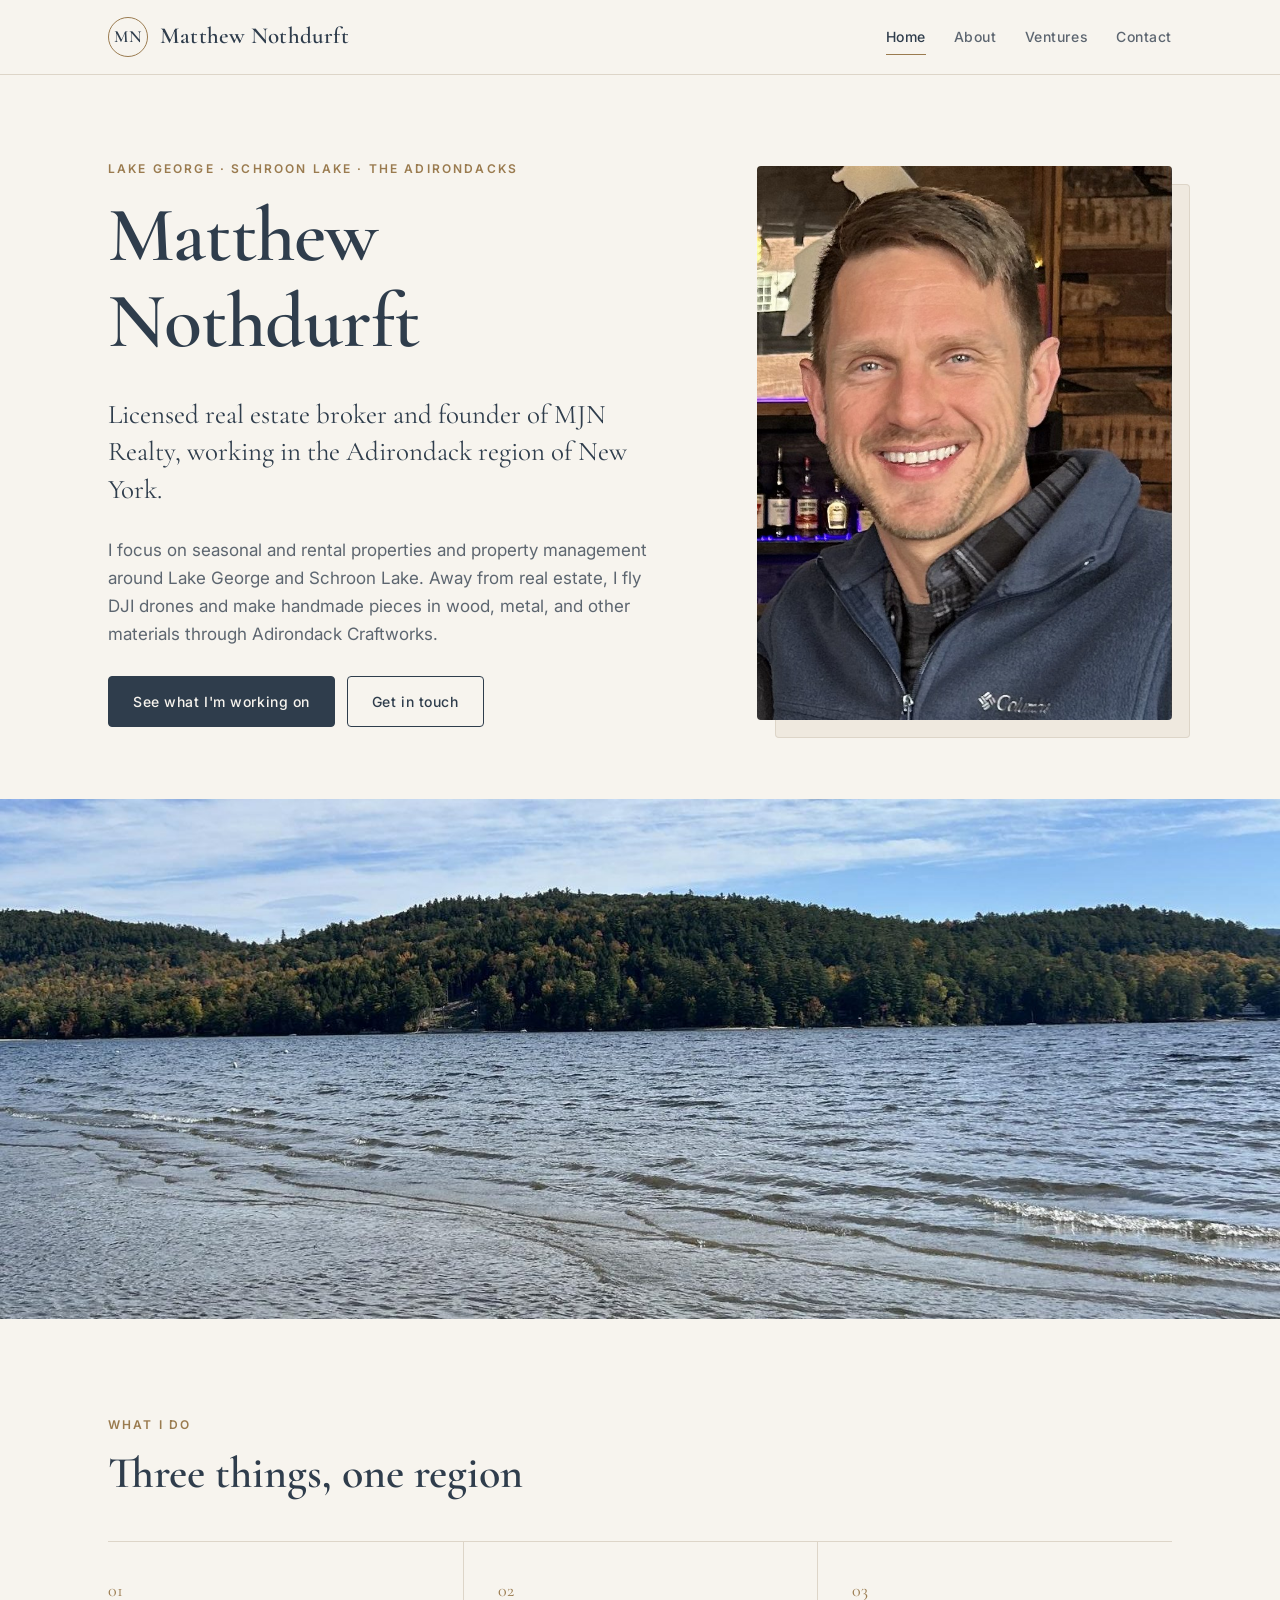
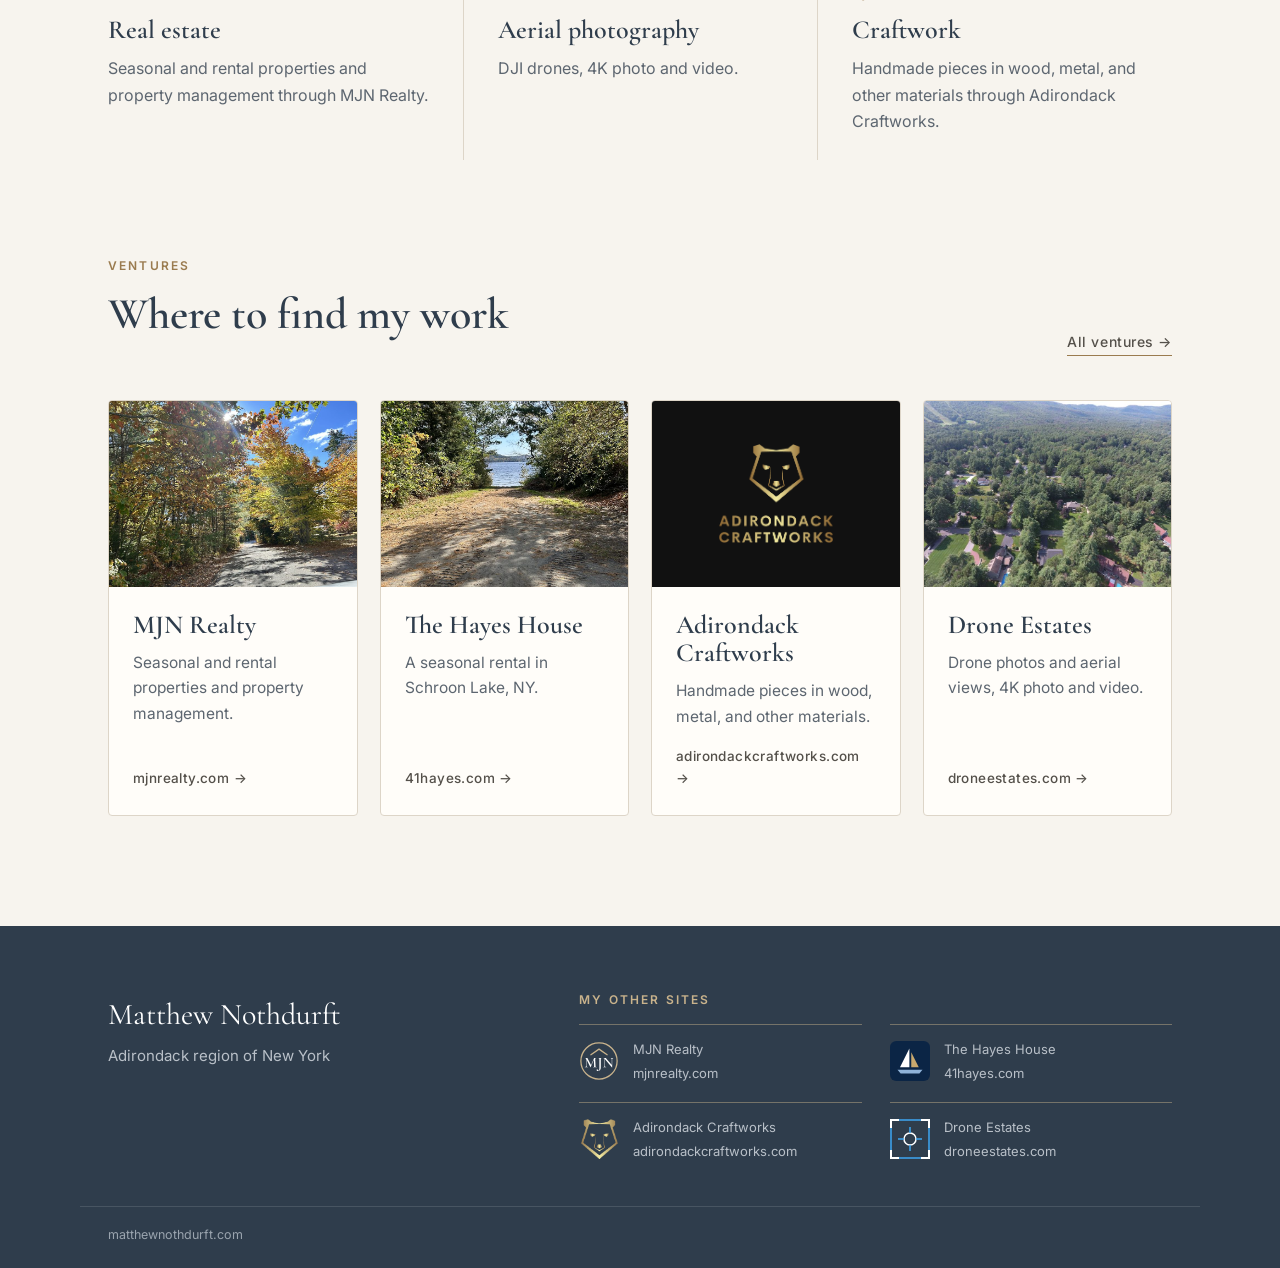
==== index.html @ 300fa8cd "Footer: logos for all four sites, add Drone Estates; ventures and home list Drone Estates live; cont" ====
<!DOCTYPE html>
<html lang="en">
<head>
<meta charset="utf-8">
<meta name="viewport" content="width=device-width, initial-scale=1">
<title>Matthew Nothdurft</title>
<meta name="description" content="Matthew Nothdurft, licensed real estate broker and founder of MJN Realty in the Adirondack region of New York.">
<link rel="preconnect" href="https://fonts.googleapis.com">
<link rel="preconnect" href="https://fonts.gstatic.com" crossorigin>
<link href="https://fonts.googleapis.com/css2?family=Cormorant+Garamond:ital,wght@0,500;0,600;1,500&family=Inter:wght@400;500;600&display=swap" rel="stylesheet">
<link rel="stylesheet" href="css/style.css?v=3">
</head>
<body>
<header class="site-header">
  <div class="wrap bar">
    <a class="brand" href="index.html"><span class="mono">MN</span><span class="name">Matthew Nothdurft</span></a>
    <nav class="nav" aria-label="Main"><a href="index.html" class="on" aria-current="page">Home</a><a href="about.html">About</a><a href="ventures.html">Ventures</a><a href="contact.html">Contact</a></nav>
  </div>
</header>
<main>

<section class="hero">
  <div class="wrap hero-grid">
    <div class="hero-copy">
      <p class="eyebrow">Lake George &middot; Schroon Lake &middot; the Adirondacks</p>
      <h1>Matthew Nothdurft</h1>
      <p class="lede">Licensed real estate broker and founder of MJN Realty, working in the Adirondack region of New York.</p>
      <p>I focus on seasonal and rental properties and property management around Lake George and Schroon Lake. Away from real estate, I fly DJI drones and make handmade pieces in wood, metal, and other materials through Adirondack Craftworks.</p>
      <div class="actions">
        <a class="btn" href="ventures.html">See what I'm working on</a>
        <a class="btn ghost" href="contact.html">Get in touch</a>
      </div>
    </div>
    <div class="hero-photo"><img class="portrait-photo" src="img/matthew-nothdurft.jpg?v=2" alt="Matthew Nothdurft" width="671" height="894"></div>
  </div>
</section>

<section class="band">
  <img src="img/hero-lake.jpg" alt="Adirondack lake with forested hills under a blue sky" loading="lazy">
</section>

<section class="wrap section">
  <div class="section-head">
    <p class="eyebrow">What I do</p>
    <h2>Three things, one region</h2>
  </div>
  <div class="pillars">
    <div class="pillar">
      <span class="num">01</span>
      <h3>Real estate</h3>
      <p>Seasonal and rental properties and property management through MJN Realty.</p>
    </div>
    <div class="pillar">
      <span class="num">02</span>
      <h3>Aerial photography</h3>
      <p>DJI drones, 4K photo and video.</p>
    </div>
    <div class="pillar">
      <span class="num">03</span>
      <h3>Craftwork</h3>
      <p>Handmade pieces in wood, metal, and other materials through Adirondack Craftworks.</p>
    </div>
  </div>
</section>

<section class="wrap section tight">
  <div class="section-head row">
    <div>
      <p class="eyebrow">Ventures</p>
      <h2>Where to find my work</h2>
    </div>
    <a class="text-link" href="ventures.html">All ventures &rarr;</a>
  </div>
  <div class="cards">
    <a class="card" href="https://mjnrealty.com" rel="noopener">
      <img src="img/fall-road.jpg" alt="Fall foliage over a country road" loading="lazy">
      <div class="card-body"><h3>MJN Realty</h3><p>Seasonal and rental properties and property management.</p><span class="go">mjnrealty.com &rarr;</span></div>
    </a>
    <a class="card" href="https://41hayes.com" rel="noopener">
      <img src="img/lake-path.jpg" alt="Wooded path in the Adirondacks" loading="lazy">
      <div class="card-body"><h3>The Hayes House</h3><p>A seasonal rental in Schroon Lake, NY.</p><span class="go">41hayes.com &rarr;</span></div>
    </a>
    <a class="card" href="https://adirondackcraftworks.com" rel="noopener">
      <div class="card-logo"><img src="img/acw-logo.png" alt="Adirondack Craftworks logo" loading="lazy"></div>
      <div class="card-body"><h3>Adirondack Craftworks</h3><p>Handmade pieces in wood, metal, and other materials.</p><span class="go">adirondackcraftworks.com &rarr;</span></div>
    </a>
    <a class="card" href="https://droneestates.com" rel="noopener">
      <img src="img/drone-valley.jpg" alt="Aerial view over wooded Adirondack hills" loading="lazy">
      <div class="card-body"><h3>Drone Estates</h3><p>Drone photos and aerial views, 4K photo and video.</p><span class="go">droneestates.com &rarr;</span></div>
    </a>
  </div>
</section>

</main>
<footer class="site-footer">
  <div class="wrap foot">
    <div class="foot-id">
      <p class="foot-name">Matthew Nothdurft</p>
      <p class="foot-place">Adirondack region of New York</p>
    </div>
    <div class="foot-sites">
      <p class="eyebrow light">My other sites</p>
      <ul><li><a href="https://mjnrealty.com" rel="noopener"><img class="site-logo" src="img/logos/mjnrealty.svg" alt="" width="40" height="40"><span class="site-text">MJN Realty<span>mjnrealty.com</span></span></a></li><li><a href="https://41hayes.com" rel="noopener"><img class="site-logo" src="img/logos/41hayes.svg" alt="" width="40" height="40"><span class="site-text">The Hayes House<span>41hayes.com</span></span></a></li><li><a href="https://adirondackcraftworks.com" rel="noopener"><img class="site-logo" src="img/logos/adirondackcraftworks.png" alt="" width="40" height="40"><span class="site-text">Adirondack Craftworks<span>adirondackcraftworks.com</span></span></a></li><li><a href="https://droneestates.com" rel="noopener"><img class="site-logo" src="img/logos/droneestates.svg" alt="" width="40" height="40"><span class="site-text">Drone Estates<span>droneestates.com</span></span></a></li></ul>
    </div>
  </div>
  <div class="wrap foot-base"><span>matthewnothdurft.com</span></div>
</footer>
</body>
</html>
---- css/style.css ----
:root{
  --naval:#2f3d4c; --naval-deep:#232e3a; --bronze:#54504a; --brass:#9a7b4f;
  --paper:#f7f4ee; --paper-2:#efe9df; --line:#ddd5c8; --ink-soft:#5d6670;
  --serif:"Cormorant Garamond",Georgia,serif; --sans:"Inter",system-ui,-apple-system,Segoe UI,Roboto,sans-serif;
  --r:4px; --max:1120px;
}
*{box-sizing:border-box}
html{-webkit-text-size-adjust:100%}
body{margin:0;background:var(--paper);color:var(--naval);font-family:var(--sans);font-size:17px;line-height:1.65}
img{max-width:100%;display:block}
a{color:inherit}
.wrap{max-width:var(--max);margin:0 auto;padding:0 28px}

.preview-banner{background:var(--bronze);color:#f5efe4;text-align:center;font-size:12.5px;letter-spacing:.06em;padding:7px 12px;text-transform:uppercase}

.site-header{position:sticky;top:0;z-index:10;background:rgba(247,244,238,.94);backdrop-filter:blur(6px);border-bottom:1px solid var(--line)}
.bar{display:flex;align-items:center;justify-content:space-between;height:74px;gap:20px}
.brand{display:flex;align-items:center;gap:12px;text-decoration:none}
.mono{display:inline-grid;place-items:center;width:40px;height:40px;border:1px solid var(--brass);border-radius:50%;font-family:var(--serif);font-weight:600;font-size:17px;letter-spacing:.04em;color:var(--naval)}
.name{font-family:var(--serif);font-size:23px;font-weight:600;letter-spacing:.01em}
.nav{display:flex;gap:28px}
.nav a{text-decoration:none;font-size:14px;font-weight:500;letter-spacing:.04em;color:var(--ink-soft);padding:6px 0;border-bottom:1px solid transparent}
.nav a:hover{color:var(--naval)}
.nav a.on{color:var(--naval);border-bottom-color:var(--brass)}

h1,h2,h3{font-family:var(--serif);font-weight:600;line-height:1.1;margin:0 0 .4em;color:var(--naval)}
h1{font-size:clamp(46px,6.4vw,78px);letter-spacing:-.01em}
h2{font-size:clamp(32px,3.6vw,44px)}
h3,.h3{font-size:26px;font-family:var(--serif);font-weight:600}
p{margin:0 0 1em}
.eyebrow{font-size:12px;font-weight:600;letter-spacing:.18em;text-transform:uppercase;color:var(--brass);margin:0 0 14px}
.eyebrow.light{color:#c9b38c}
.lede{font-family:var(--serif);font-size:clamp(22px,2.3vw,27px);line-height:1.4;color:var(--naval)}
.narrow{max-width:640px}

.btn{display:inline-block;background:var(--naval);color:#f7f4ee;text-decoration:none;font-size:14px;font-weight:500;letter-spacing:.04em;padding:13px 24px;border-radius:var(--r);border:1px solid var(--naval);transition:background .2s}
.btn:hover{background:var(--naval-deep)}
.btn.ghost{background:transparent;color:var(--naval)}
.btn.ghost:hover{background:var(--paper-2)}
.actions{display:flex;flex-wrap:wrap;gap:12px;margin-top:28px}
.text-link{font-size:14px;font-weight:500;letter-spacing:.04em;text-decoration:none;color:var(--bronze);border-bottom:1px solid var(--brass);padding-bottom:2px}

.hero{padding:84px 0 72px}
.hero-grid{display:grid;grid-template-columns:1.25fr .9fr;gap:72px;align-items:center}
.hero-copy p:not(.eyebrow):not(.lede){color:var(--ink-soft);max-width:560px}

.placeholder{position:relative;border:1.5px dashed var(--brass);background:repeating-linear-gradient(135deg,#f1ebe0 0 14px,#ece5d8 14px 28px);border-radius:var(--r)}
.ph-tag{position:absolute;top:12px;left:12px;background:var(--bronze);color:#f5efe4;font-size:11px;font-weight:600;letter-spacing:.14em;text-transform:uppercase;padding:4px 9px;border-radius:2px}
.portrait{aspect-ratio:3/4;display:flex;flex-direction:column;align-items:center;justify-content:center;gap:16px;box-shadow:18px 18px 0 -1px var(--paper-2),18px 18px 0 0 var(--line)}
.ph-icon{width:96px;height:96px;border-radius:50%;border:1.5px solid var(--brass);position:relative}
.ph-icon::after{content:"";position:absolute;left:50%;top:50%;width:34px;height:34px;transform:translate(-50%,-62%);border-radius:50%;background:#d8ccb7}
.ph-text{font-size:14px;color:var(--bronze);letter-spacing:.02em}
.portrait-photo{width:100%;height:auto;aspect-ratio:3/4;object-fit:cover;object-position:center top;border-radius:var(--r);box-shadow:18px 18px 0 -1px var(--paper-2),18px 18px 0 0 var(--line)}
.about-copy .bio{color:var(--ink-soft);margin:24px 0 36px}
.ph-block{padding:52px 28px 24px;margin:28px 0 36px}
.ph-block p{color:var(--bronze)}

.band{height:min(52vw,520px);overflow:hidden}
.band img{width:100%;height:100%;object-fit:cover}
.band.short{height:min(40vw,380px);margin-top:80px}

.section{padding:96px 28px 40px}
.section.tight{padding-top:56px;padding-bottom:110px}
.section-head{margin-bottom:44px}
.section-head.row{display:flex;justify-content:space-between;align-items:flex-end;gap:20px;flex-wrap:wrap}
.pillars{display:grid;grid-template-columns:repeat(3,1fr);gap:0;border-top:1px solid var(--line)}
.pillar{padding:34px 34px 10px 0}
.pillar+.pillar{padding-left:34px;border-left:1px solid var(--line)}
.num{display:block;font-family:var(--serif);font-size:18px;color:var(--brass);margin-bottom:10px}
.pillar p{color:var(--ink-soft);font-size:16px}

.cards{display:grid;grid-template-columns:repeat(3,1fr);gap:28px}
.card{display:flex;flex-direction:column;background:#fffdf9;border:1px solid var(--line);border-radius:var(--r);overflow:hidden;text-decoration:none;transition:transform .25s,box-shadow .25s}
.card:hover{transform:translateY(-4px);box-shadow:0 18px 36px -22px rgba(35,46,58,.45)}
.card>img,.card-logo{aspect-ratio:4/3;width:100%;object-fit:cover}
.card-logo{background:#111;display:grid;place-items:center}
.card-logo img{width:46%}
.card-body{padding:24px 24px 26px;display:flex;flex-direction:column;flex:1}
.card-body p{color:var(--ink-soft);font-size:15.5px;flex:1}
.go{font-size:13.5px;font-weight:500;color:var(--bronze);letter-spacing:.03em}

.page-head{padding:80px 28px 40px}
.about-grid{display:grid;grid-template-columns:.85fr 1.25fr;gap:72px;align-items:start}
.facts{list-style:none;padding:0;margin:12px 0 0;border-top:1px solid var(--line)}
.facts li{display:grid;grid-template-columns:130px 1fr;gap:16px;padding:14px 0;border-bottom:1px solid var(--line);font-size:16px}
.facts span{font-size:12px;font-weight:600;letter-spacing:.14em;text-transform:uppercase;color:var(--brass);padding-top:3px}

.ventures{display:flex;flex-direction:column;gap:72px;padding-bottom:110px}
.venture{display:grid;grid-template-columns:1.1fr 1fr;gap:56px;align-items:center}
.venture>img,.soon-art{width:100%;aspect-ratio:4/3;object-fit:cover;border-radius:var(--r)}
.venture.flip>img,.venture.flip .soon-art{order:2}
.logo-art{width:100%;aspect-ratio:4/3;border-radius:var(--r);background:#111;display:grid;place-items:center}
.logo-art img{width:40%}
.v-body p:not(.eyebrow){color:var(--ink-soft)}
.v-body .btn{margin-top:8px}
.soon-art{background:radial-gradient(circle at 50% 45%,#3b4b5c,var(--naval-deep));position:relative;display:grid;place-items:center;overflow:hidden}
.soon-art::before,.soon-art::after{content:"";position:absolute;background:rgba(201,179,140,.35)}
.soon-art::before{left:0;right:0;top:50%;height:1px}
.soon-art::after{top:0;bottom:0;left:50%;width:1px}
.cross{width:110px;height:110px;border:1px solid #c9b38c;border-radius:50%;position:relative;z-index:1}
.rec{position:absolute;bottom:18px;right:20px;color:#e9dfcc;font-size:12px;letter-spacing:.2em;text-transform:uppercase}
.badge{display:inline-block;border:1px solid var(--brass);color:var(--bronze);font-size:12px;font-weight:600;letter-spacing:.16em;text-transform:uppercase;padding:8px 14px;border-radius:2px}

.contact-grid{display:grid;grid-template-columns:1.3fr 1fr;gap:56px;align-items:start;padding-bottom:110px}
.contact-grid .ph-block{margin:0}
.contact-side{border-left:1px solid var(--line);padding-left:40px}
.contact-side p{color:var(--ink-soft)}

.site-footer{background:var(--naval);color:#e6e1d8}
.foot{display:grid;grid-template-columns:1fr 1.4fr;gap:48px;padding-top:64px;padding-bottom:44px}
.foot-name{font-family:var(--serif);font-size:30px;color:#fff;margin:0 0 4px}
.foot-place{color:#b9c0c8;font-size:15px}
.foot-sites ul{list-style:none;margin:0;padding:0;display:grid;grid-template-columns:repeat(3,1fr);gap:14px}
.foot-sites a{display:block;text-decoration:none;border-top:1px solid rgba(201,179,140,.45);padding-top:12px;font-family:var(--serif);font-size:20px;color:#fff}
.foot-sites a span{display:block;font-family:var(--sans);font-size:13px;color:#b9c0c8;margin-top:2px}
.foot-sites a:hover span{color:#c9b38c}
.foot-base{border-top:1px solid rgba(255,255,255,.12);padding-top:18px;padding-bottom:22px;font-size:12.5px;color:#9aa4ae}

@media (max-width:900px){
  .hero-grid,.about-grid,.venture,.contact-grid,.foot{grid-template-columns:1fr;gap:40px}
  .hero{padding:52px 0 56px}
  .hero-photo{max-width:420px}
  .venture.flip>img,.venture.flip .soon-art{order:0}
  .cards{grid-template-columns:1fr 1fr}
  .contact-side{border-left:0;padding-left:0;border-top:1px solid var(--line);padding-top:28px}
}
@media (max-width:640px){
  body{font-size:16px}
  .wrap{padding:0 20px}
  .bar{height:auto;flex-direction:column;align-items:flex-start;gap:8px;padding-top:12px;padding-bottom:10px}
  .name{font-size:20px}.mono{width:34px;height:34px;font-size:15px}
  .nav{gap:20px}
  .pillars,.cards,.foot-sites ul{grid-template-columns:1fr}
  .pillar,.pillar+.pillar{padding:24px 0 6px;border-left:0}
  .pillar+.pillar{border-top:1px solid var(--line)}
  .section{padding:64px 20px 24px}.page-head{padding:52px 20px 28px}
  .hero-photo,.about-grid>div:first-child{max-width:300px}
  .portrait-photo{box-shadow:10px 10px 0 -1px var(--paper-2),10px 10px 0 0 var(--line)}
  .portrait{box-shadow:10px 10px 0 -1px var(--paper-2),10px 10px 0 0 var(--line)}
  .facts li{grid-template-columns:1fr;gap:2px}
  .band{height:62vw}
}

/* footer site logos */
.foot-sites ul{grid-template-columns:repeat(2,1fr);gap:18px 28px}
.foot-sites a{display:flex;align-items:center;gap:14px}
.foot-sites .site-logo{width:40px;height:40px;flex:none;object-fit:contain}
.foot-sites .site-text{display:block}

/* home cards: four ventures */
.cards{grid-template-columns:repeat(4,1fr);gap:22px}

/* contact details */
.contact-details .facts{margin-top:0}
.contact-details .facts a{color:var(--naval);text-decoration:none;border-bottom:1px solid var(--brass)}
.contact-details .facts a:hover{color:var(--bronze)}

@media (max-width:900px){.cards{grid-template-columns:1fr 1fr}}
@media (max-width:640px){.cards,.foot-sites ul{grid-template-columns:1fr}}
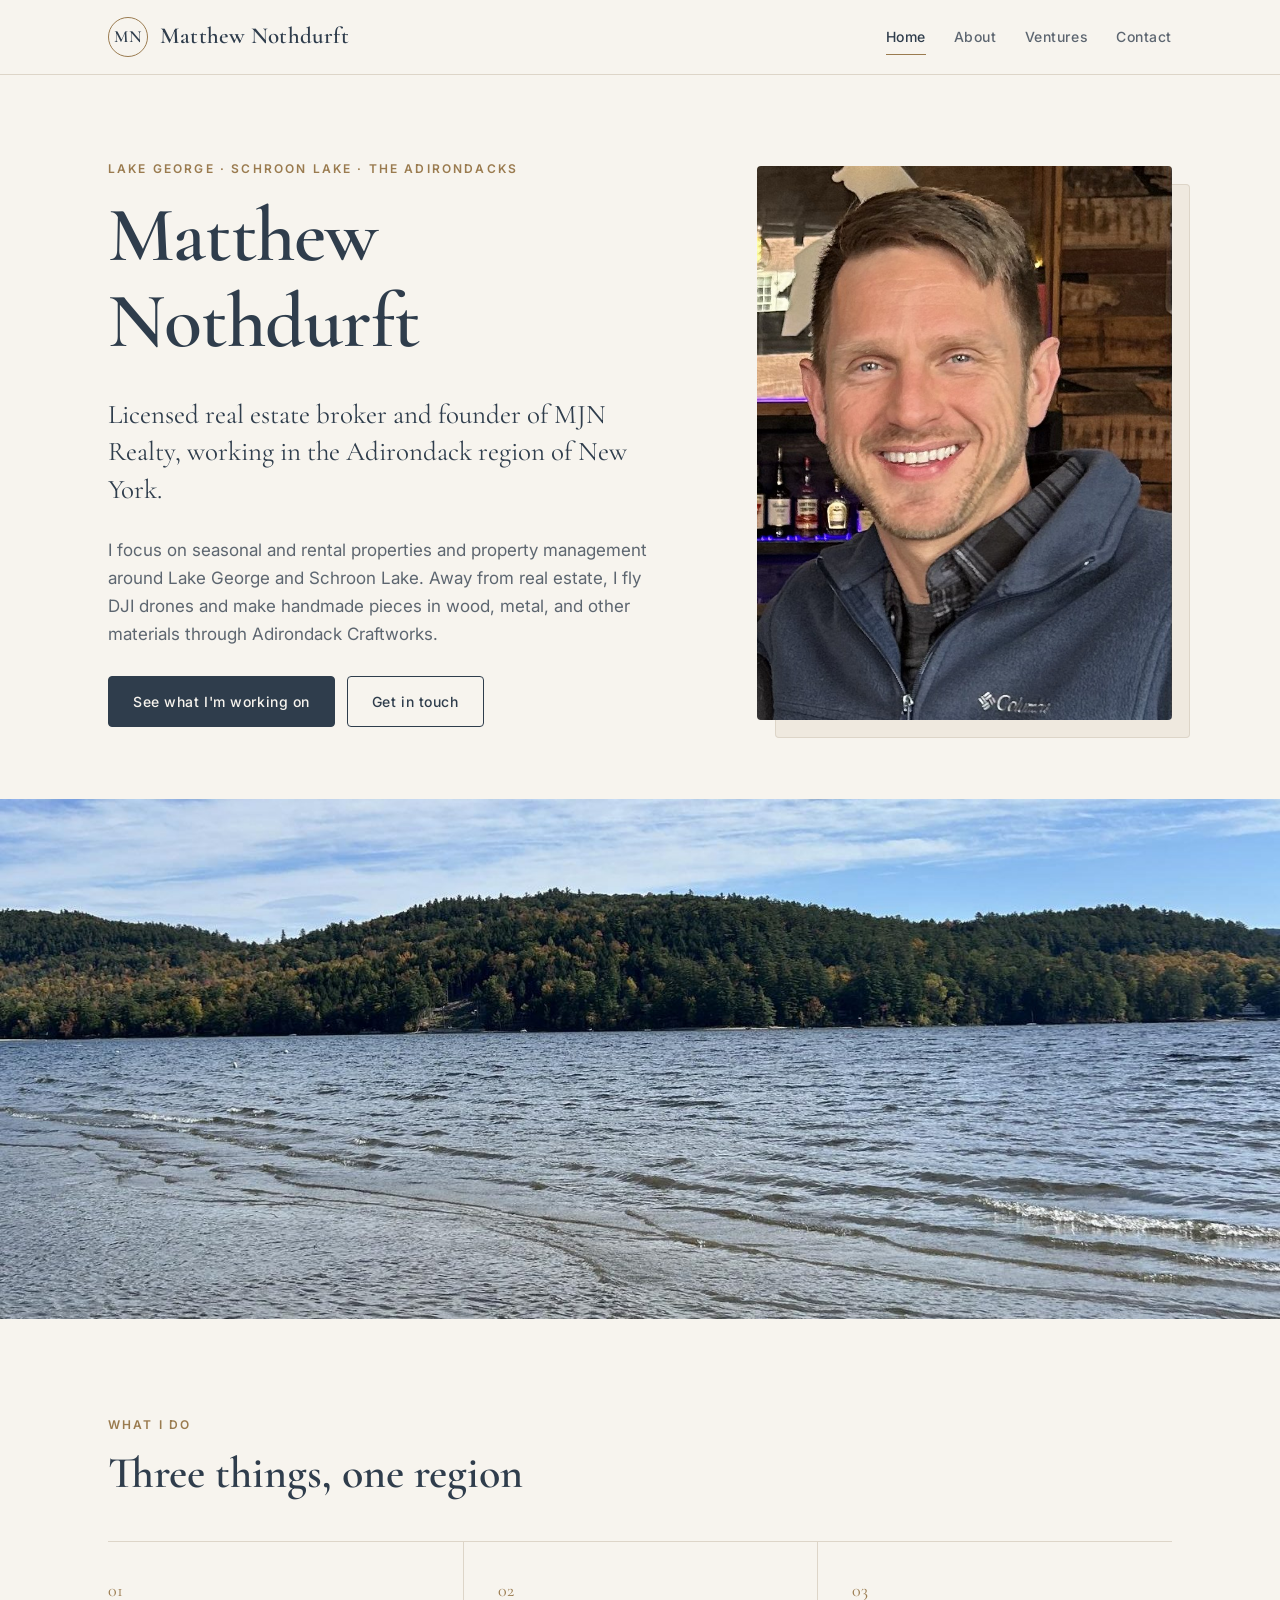
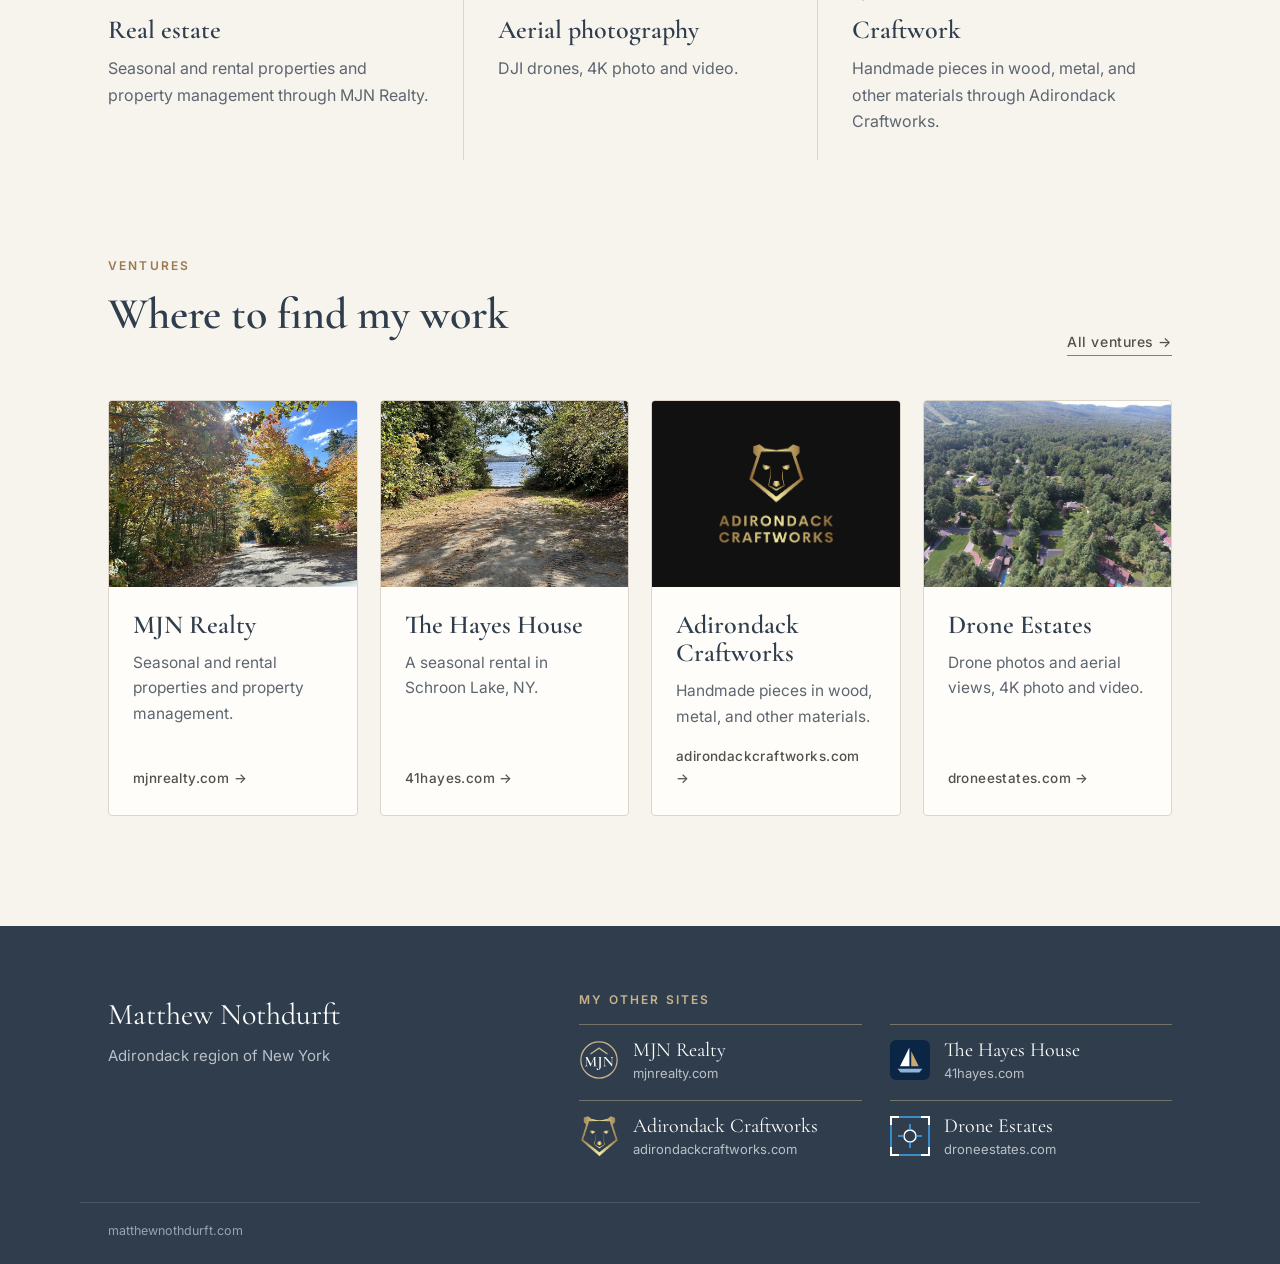
==== commit 8b27a540: "Bump CSS cache version" ====
--- a/index.html
+++ b/index.html
@@ -8,7 +8,7 @@
 <link rel="preconnect" href="https://fonts.googleapis.com">
 <link rel="preconnect" href="https://fonts.gstatic.com" crossorigin>
 <link href="https://fonts.googleapis.com/css2?family=Cormorant+Garamond:ital,wght@0,500;0,600;1,500&family=Inter:wght@400;500;600&display=swap" rel="stylesheet">
-<link rel="stylesheet" href="css/style.css?v=3">
+<link rel="stylesheet" href="css/style.css?v=4">
 </head>
 <body>
 <header class="site-header">
--- a/css/style.css
+++ b/css/style.css
@@ -145,7 +145,10 @@
 .foot-sites ul{grid-template-columns:repeat(2,1fr);gap:18px 28px}
 .foot-sites a{display:flex;align-items:center;gap:14px}
 .foot-sites .site-logo{width:40px;height:40px;flex:none;object-fit:contain}
-.foot-sites .site-text{display:block}
+.foot-sites a .site-text{display:block;font-family:var(--serif);font-size:20px;color:#fff;margin-top:0;line-height:1.3}
+.foot-sites a .site-text span{display:block;font-family:var(--sans);font-size:13px;color:#b9c0c8;margin-top:2px}
+.foot-sites a:hover .site-text{color:#fff}
+.foot-sites a:hover .site-text span{color:#c9b38c}
 
 /* home cards: four ventures */
 .cards{grid-template-columns:repeat(4,1fr);gap:22px}
@@ -157,3 +160,16 @@
 
 @media (max-width:900px){.cards{grid-template-columns:1fr 1fr}}
 @media (max-width:640px){.cards,.foot-sites ul{grid-template-columns:1fr}}
+
+/* contact form (Formspree) */
+.form-intro{font-family:var(--serif);font-size:24px;line-height:1.35;color:var(--naval);margin:0 0 22px}
+.contact-form{display:grid;gap:16px;margin:0 0 36px}
+.f-row{display:grid;grid-template-columns:1fr 1fr;gap:16px}
+.f-field label{display:block;font-size:12px;font-weight:600;letter-spacing:.14em;text-transform:uppercase;color:var(--brass);margin-bottom:6px}
+.f-field input,.f-field textarea{width:100%;font:inherit;font-size:16px;color:var(--naval);background:#fffdf9;border:1px solid var(--line);border-radius:var(--r);padding:11px 13px}
+.f-field textarea{resize:vertical;min-height:140px}
+.f-field input:focus,.f-field textarea:focus{outline:2px solid var(--brass);outline-offset:1px;border-color:var(--brass)}
+.contact-form .btn{justify-self:start;cursor:pointer;font-family:var(--sans)}
+.form-note{margin:0;padding:12px 14px;background:var(--paper-2);border-left:3px solid var(--brass);color:var(--bronze);font-size:15px}
+.hp{position:absolute;left:-9999px;width:1px;height:1px;overflow:hidden}
+@media (max-width:640px){.f-row{grid-template-columns:1fr}}
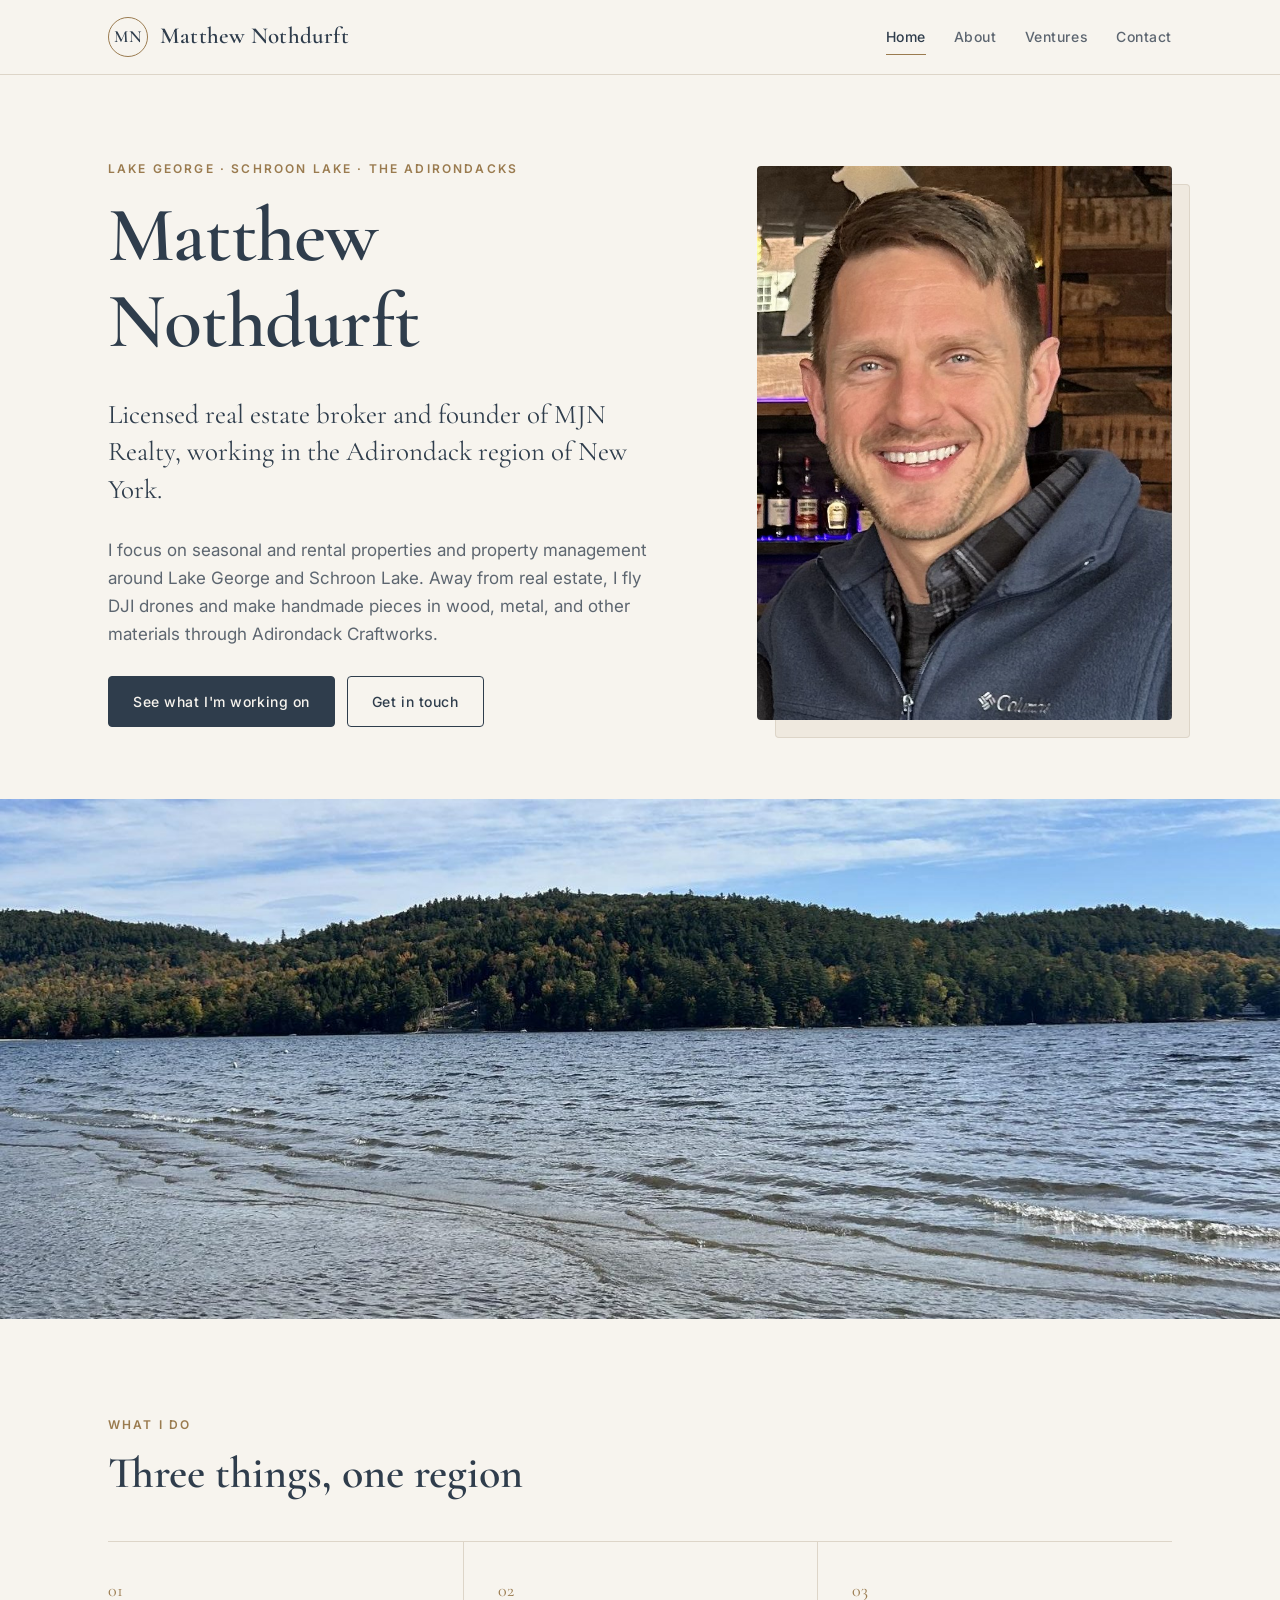
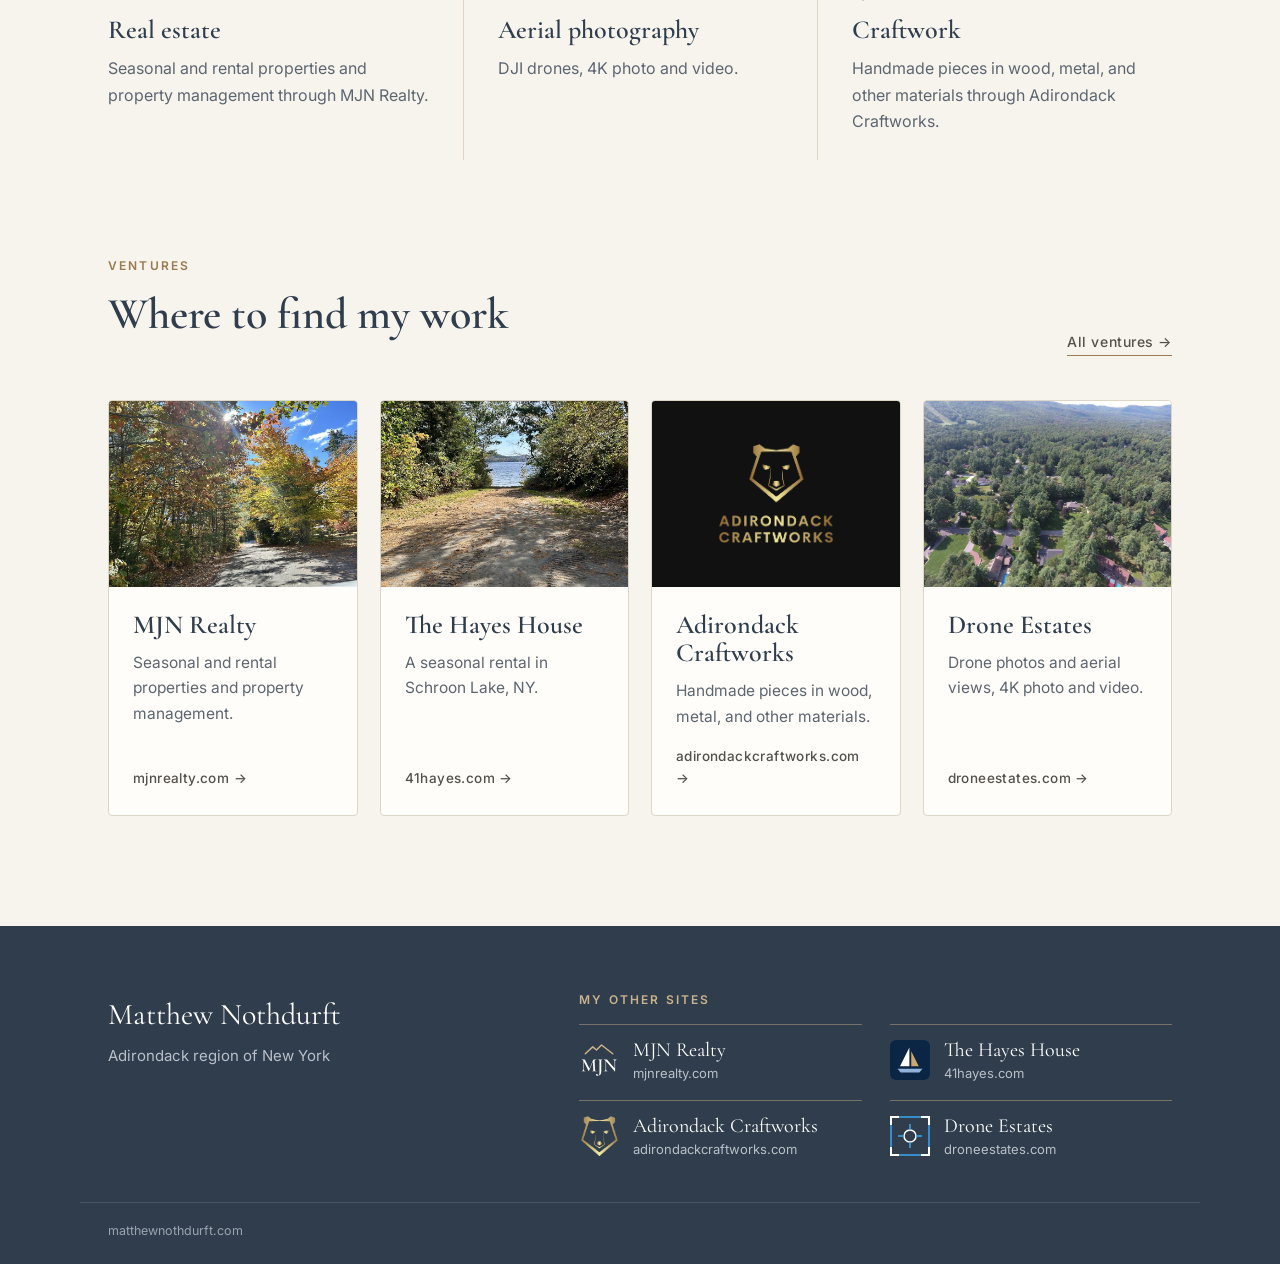
==== commit 8beefada: "Contact form: connect Formspree xaeeebnq; footer: MJN Realty logo option 3" ====
--- a/index.html
+++ b/index.html
@@ -8,7 +8,7 @@
 <link rel="preconnect" href="https://fonts.googleapis.com">
 <link rel="preconnect" href="https://fonts.gstatic.com" crossorigin>
 <link href="https://fonts.googleapis.com/css2?family=Cormorant+Garamond:ital,wght@0,500;0,600;1,500&family=Inter:wght@400;500;600&display=swap" rel="stylesheet">
-<link rel="stylesheet" href="css/style.css?v=4">
+<link rel="stylesheet" href="css/style.css?v=6">
 </head>
 <body>
 <header class="site-header">
--- a/css/style.css
+++ b/css/style.css
@@ -173,3 +173,4 @@
 .form-note{margin:0;padding:12px 14px;background:var(--paper-2);border-left:3px solid var(--brass);color:var(--bronze);font-size:15px}
 .hp{position:absolute;left:-9999px;width:1px;height:1px;overflow:hidden}
 @media (max-width:640px){.f-row{grid-template-columns:1fr}}
+@media (max-width:640px){.foot{padding-top:48px;padding-bottom:36px}}
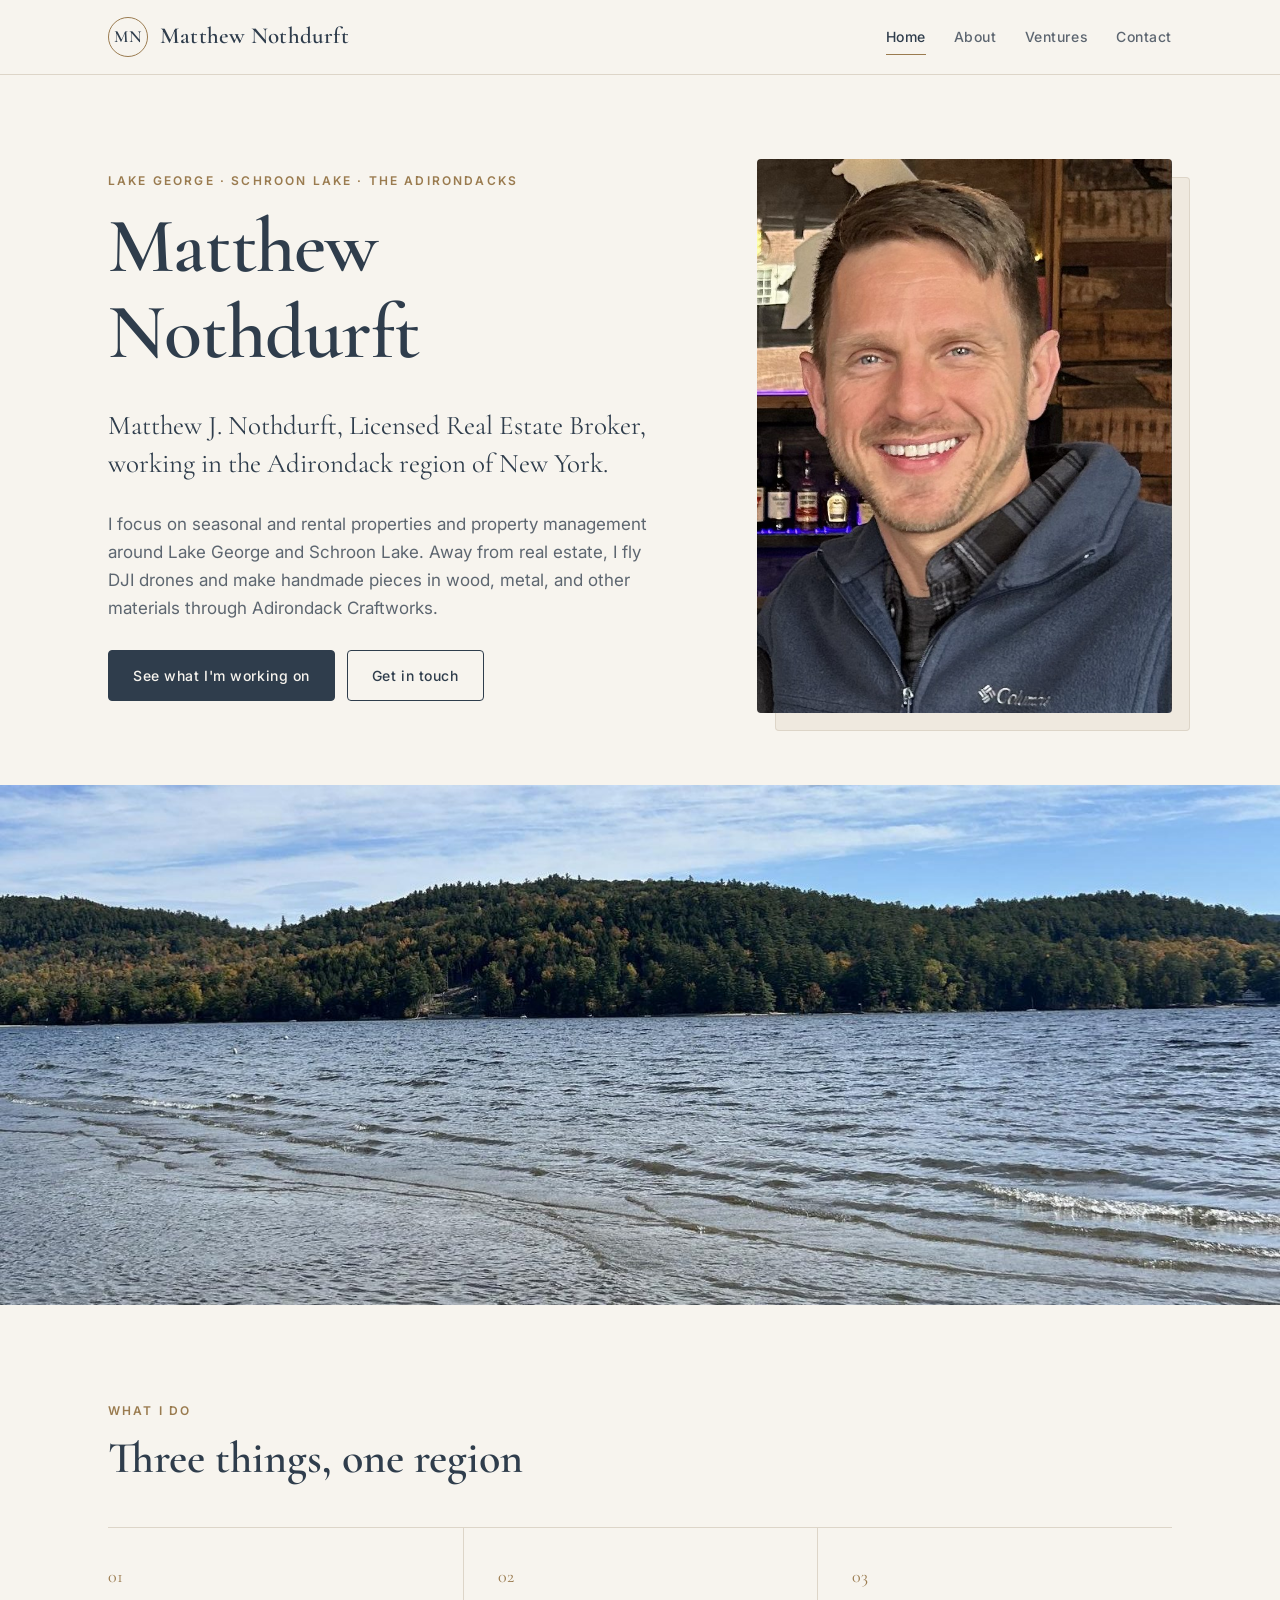
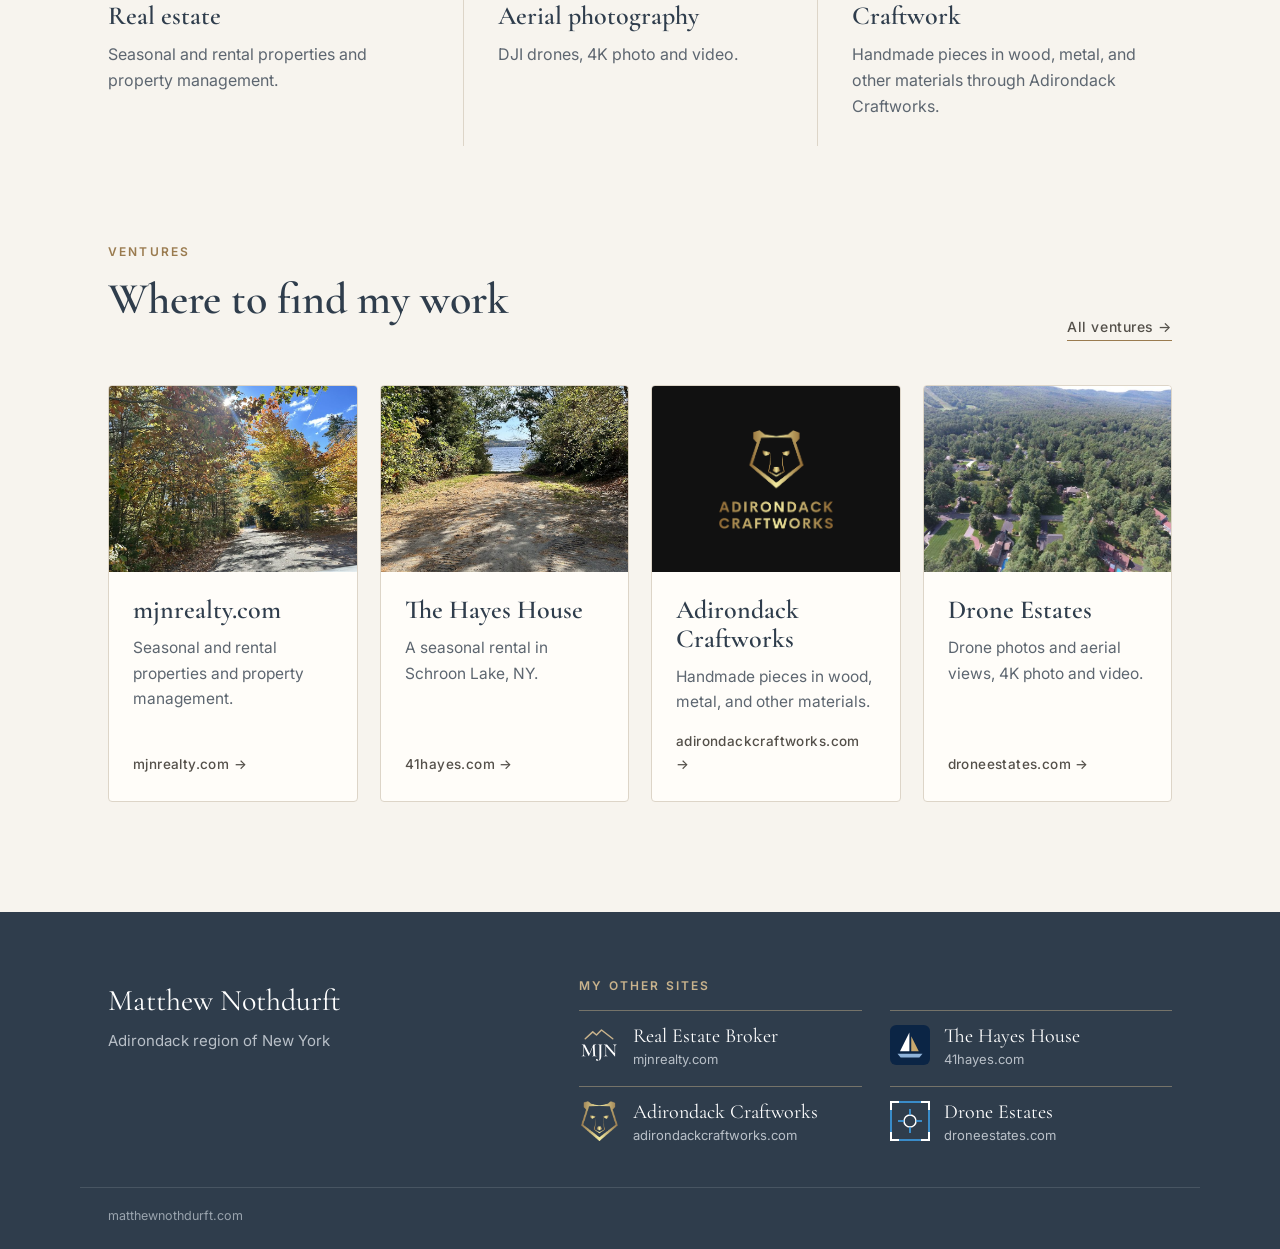
==== commit 3d2f802c: "Remove MJN Realty references from matthewnothdurft.com" ====
--- a/index.html
+++ b/index.html
@@ -4,7 +4,7 @@
 <meta charset="utf-8">
 <meta name="viewport" content="width=device-width, initial-scale=1">
 <title>Matthew Nothdurft</title>
-<meta name="description" content="Matthew Nothdurft, licensed real estate broker and founder of MJN Realty in the Adirondack region of New York.">
+<meta name="description" content="Matthew J. Nothdurft, Licensed Real Estate Broker in the Adirondack region of New York.">
 <link rel="preconnect" href="https://fonts.googleapis.com">
 <link rel="preconnect" href="https://fonts.gstatic.com" crossorigin>
 <link href="https://fonts.googleapis.com/css2?family=Cormorant+Garamond:ital,wght@0,500;0,600;1,500&family=Inter:wght@400;500;600&display=swap" rel="stylesheet">
@@ -24,7 +24,7 @@
     <div class="hero-copy">
       <p class="eyebrow">Lake George &middot; Schroon Lake &middot; the Adirondacks</p>
       <h1>Matthew Nothdurft</h1>
-      <p class="lede">Licensed real estate broker and founder of MJN Realty, working in the Adirondack region of New York.</p>
+      <p class="lede">Matthew J. Nothdurft, Licensed Real Estate Broker, working in the Adirondack region of New York.</p>
       <p>I focus on seasonal and rental properties and property management around Lake George and Schroon Lake. Away from real estate, I fly DJI drones and make handmade pieces in wood, metal, and other materials through Adirondack Craftworks.</p>
       <div class="actions">
         <a class="btn" href="ventures.html">See what I'm working on</a>
@@ -48,7 +48,7 @@
     <div class="pillar">
       <span class="num">01</span>
       <h3>Real estate</h3>
-      <p>Seasonal and rental properties and property management through MJN Realty.</p>
+      <p>Seasonal and rental properties and property management.</p>
     </div>
     <div class="pillar">
       <span class="num">02</span>
@@ -74,7 +74,7 @@
   <div class="cards">
     <a class="card" href="https://mjnrealty.com" rel="noopener">
       <img src="img/fall-road.jpg" alt="Fall foliage over a country road" loading="lazy">
-      <div class="card-body"><h3>MJN Realty</h3><p>Seasonal and rental properties and property management.</p><span class="go">mjnrealty.com &rarr;</span></div>
+      <div class="card-body"><h3>mjnrealty.com</h3><p>Seasonal and rental properties and property management.</p><span class="go">mjnrealty.com &rarr;</span></div>
     </a>
     <a class="card" href="https://41hayes.com" rel="noopener">
       <img src="img/lake-path.jpg" alt="Wooded path in the Adirondacks" loading="lazy">
@@ -100,7 +100,7 @@
     </div>
     <div class="foot-sites">
       <p class="eyebrow light">My other sites</p>
-      <ul><li><a href="https://mjnrealty.com" rel="noopener"><img class="site-logo" src="img/logos/mjnrealty.svg" alt="" width="40" height="40"><span class="site-text">MJN Realty<span>mjnrealty.com</span></span></a></li><li><a href="https://41hayes.com" rel="noopener"><img class="site-logo" src="img/logos/41hayes.svg" alt="" width="40" height="40"><span class="site-text">The Hayes House<span>41hayes.com</span></span></a></li><li><a href="https://adirondackcraftworks.com" rel="noopener"><img class="site-logo" src="img/logos/adirondackcraftworks.png" alt="" width="40" height="40"><span class="site-text">Adirondack Craftworks<span>adirondackcraftworks.com</span></span></a></li><li><a href="https://droneestates.com" rel="noopener"><img class="site-logo" src="img/logos/droneestates.svg" alt="" width="40" height="40"><span class="site-text">Drone Estates<span>droneestates.com</span></span></a></li></ul>
+      <ul><li><a href="https://mjnrealty.com" rel="noopener"><img class="site-logo" src="img/logos/mjnrealty.svg" alt="" width="40" height="40"><span class="site-text">Real Estate Broker<span>mjnrealty.com</span></span></a></li><li><a href="https://41hayes.com" rel="noopener"><img class="site-logo" src="img/logos/41hayes.svg" alt="" width="40" height="40"><span class="site-text">The Hayes House<span>41hayes.com</span></span></a></li><li><a href="https://adirondackcraftworks.com" rel="noopener"><img class="site-logo" src="img/logos/adirondackcraftworks.png" alt="" width="40" height="40"><span class="site-text">Adirondack Craftworks<span>adirondackcraftworks.com</span></span></a></li><li><a href="https://droneestates.com" rel="noopener"><img class="site-logo" src="img/logos/droneestates.svg" alt="" width="40" height="40"><span class="site-text">Drone Estates<span>droneestates.com</span></span></a></li></ul>
     </div>
   </div>
   <div class="wrap foot-base"><span>matthewnothdurft.com</span></div>
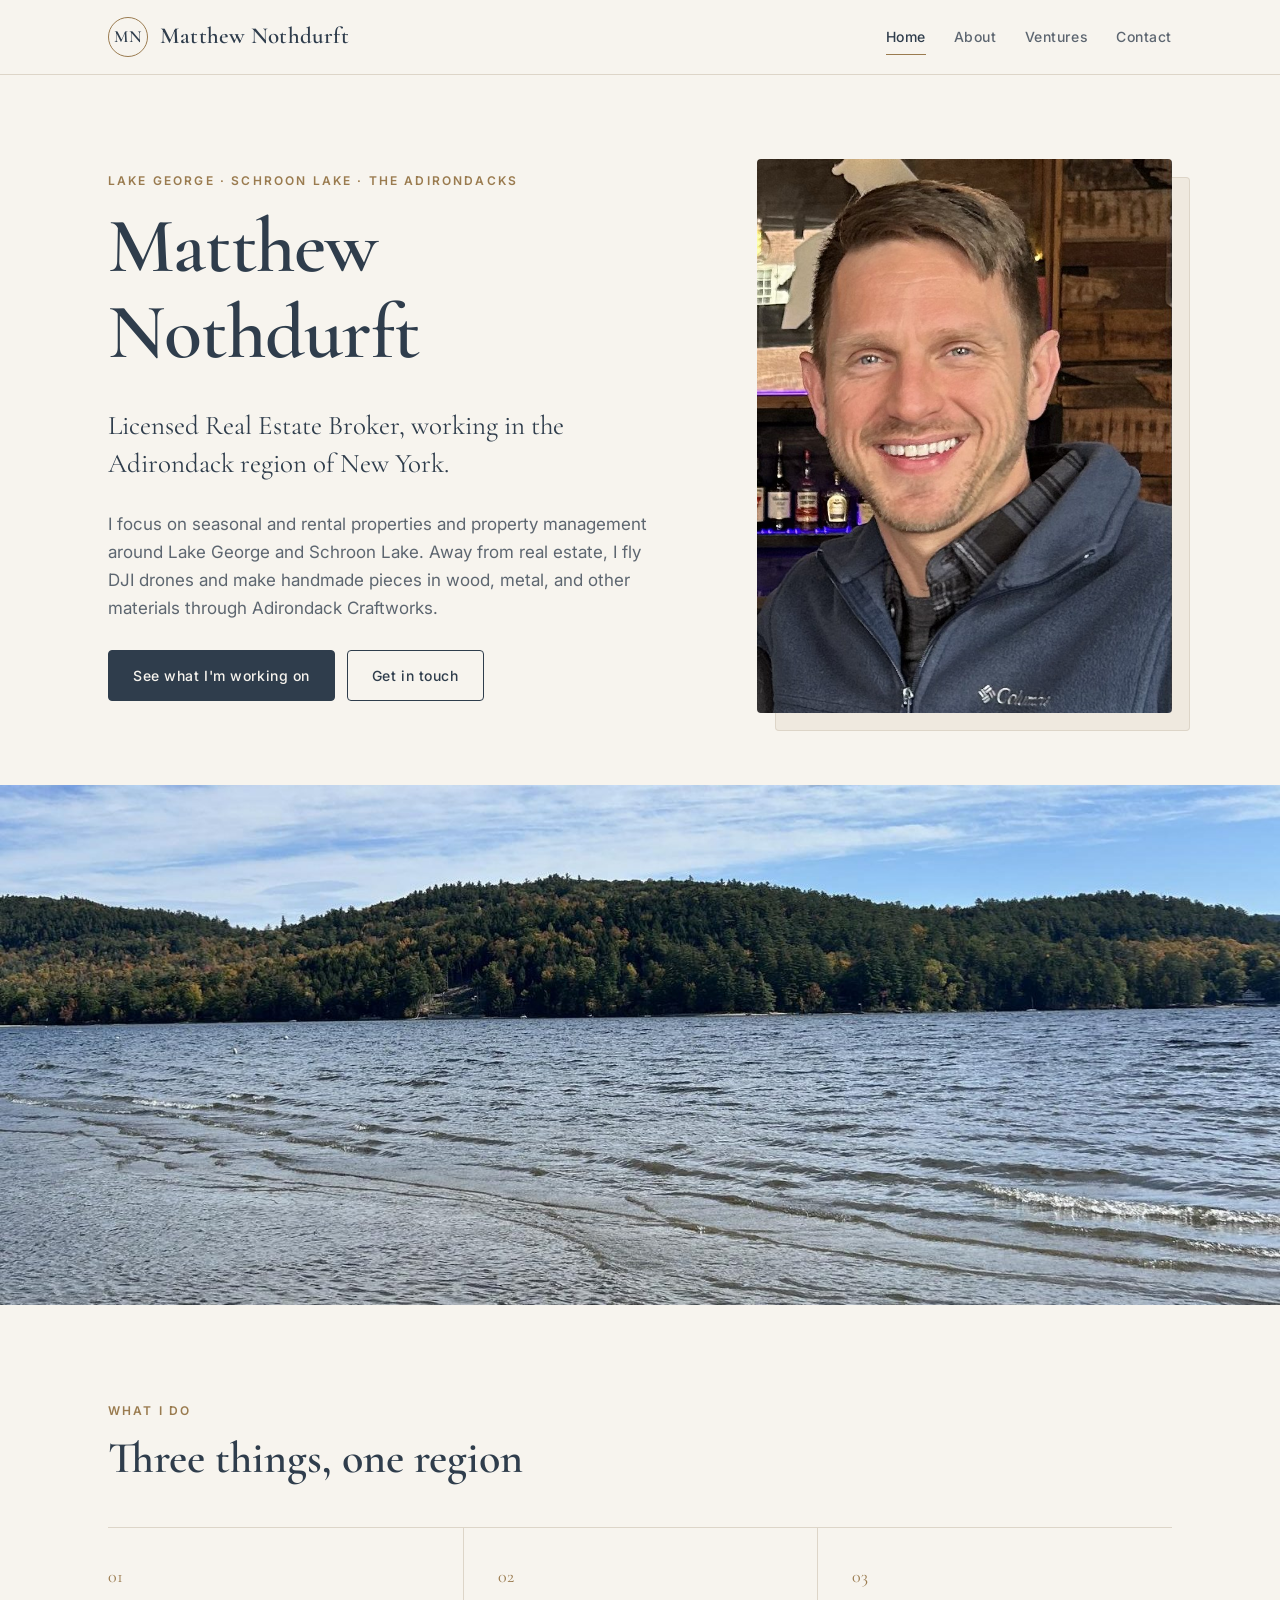
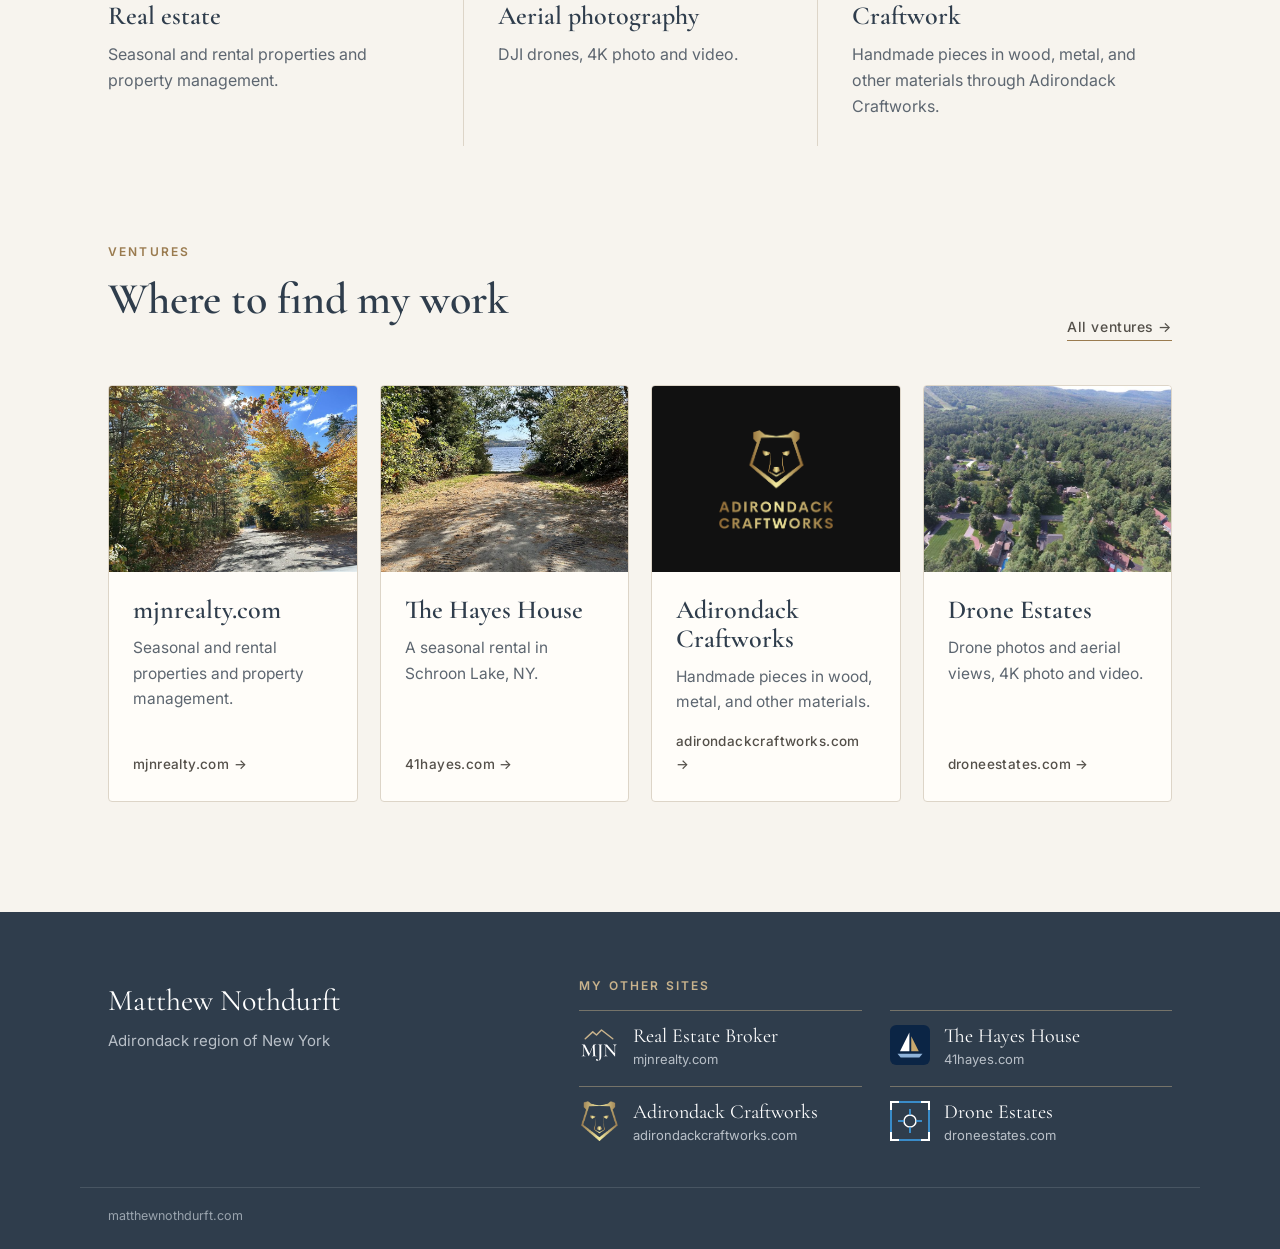
==== commit 98e92a4f: "Shorten home intro to avoid repeating name" ====
--- a/index.html
+++ b/index.html
@@ -24,7 +24,7 @@
     <div class="hero-copy">
       <p class="eyebrow">Lake George &middot; Schroon Lake &middot; the Adirondacks</p>
       <h1>Matthew Nothdurft</h1>
-      <p class="lede">Matthew J. Nothdurft, Licensed Real Estate Broker, working in the Adirondack region of New York.</p>
+      <p class="lede">Licensed Real Estate Broker, working in the Adirondack region of New York.</p>
       <p>I focus on seasonal and rental properties and property management around Lake George and Schroon Lake. Away from real estate, I fly DJI drones and make handmade pieces in wood, metal, and other materials through Adirondack Craftworks.</p>
       <div class="actions">
         <a class="btn" href="ventures.html">See what I'm working on</a>
